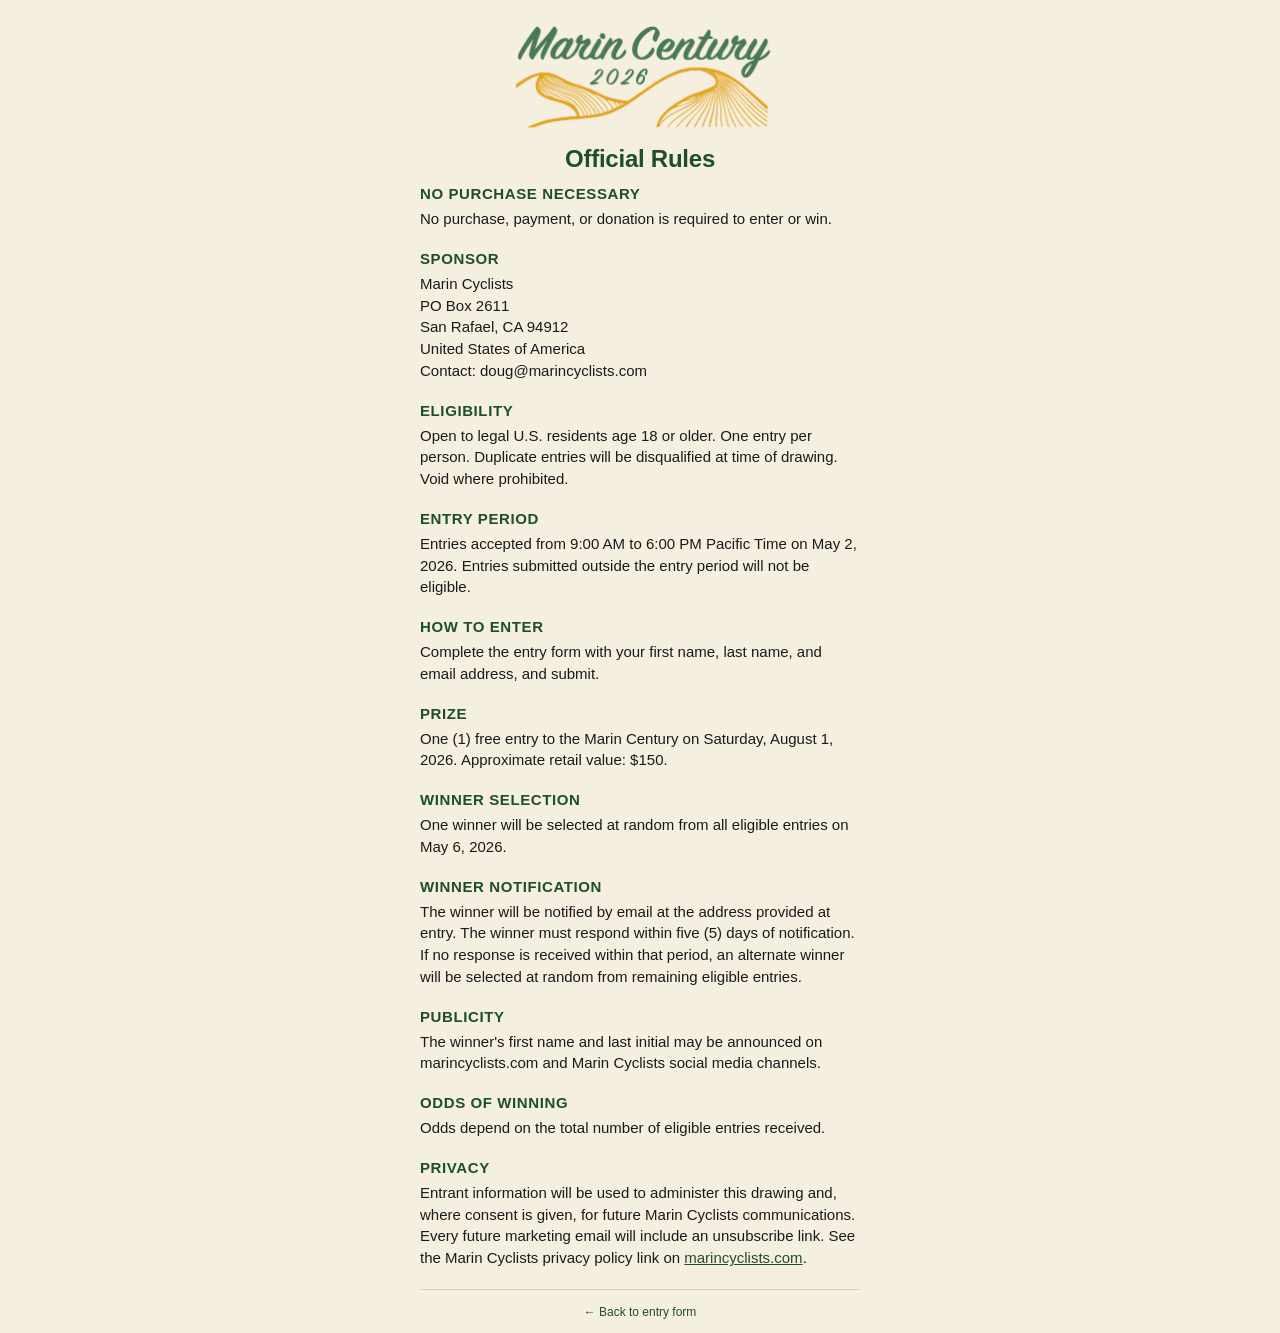
==== rules.html @ c365e414 "add rules" ====
<!DOCTYPE html>
<html lang="en">
<head>
<meta charset="UTF-8" />
<meta name="viewport" content="width=device-width, initial-scale=1" />
<meta name="theme-color" content="#1f4e2c" />
<title>Official Rules — Marin Century 2026 Raffle</title>
<link rel="stylesheet" href="styles.css" />
</head>
<body>
<main class="card rules-page">
  <header class="hero">
    <img src="assets/logo.png" alt="Marin Century 2026" class="logo" />
    <h1>Official Rules</h1>
  </header>

  <section class="rules">
    <h3>No Purchase Necessary</h3>
    <p>No purchase, payment, or donation is required to enter or win.</p>

    <h3>Sponsor</h3>
    <p>
      Marin Cyclists<br />
      PO Box 2611<br />
      San Rafael, CA 94912<br />
      United States of America<br />
      Contact: doug@marincyclists.com
    </p>

    <h3>Eligibility</h3>
    <p>Open to legal U.S. residents age 18 or older. One entry per person. Duplicate entries will be disqualified at time of drawing. Void where prohibited.</p>

    <h3>Entry Period</h3>
    <p>Entries accepted from 9:00 AM to 6:00 PM Pacific Time on May 2, 2026. Entries submitted outside the entry period will not be eligible.</p>

    <h3>How to Enter</h3>
    <p>Complete the entry form with your first name, last name, and email address, and submit.</p>

    <h3>Prize</h3>
    <p>One (1) free entry to the Marin Century on Saturday, August 1, 2026. Approximate retail value: $150.</p>

    <h3>Winner Selection</h3>
    <p>One winner will be selected at random from all eligible entries on May 6, 2026.</p>

    <h3>Winner Notification</h3>
    <p>The winner will be notified by email at the address provided at entry. The winner must respond within five (5) days of notification. If no response is received within that period, an alternate winner will be selected at random from remaining eligible entries.</p>

    <h3>Publicity</h3>
    <p>The winner's first name and last initial may be announced on marincyclists.com and Marin Cyclists social media channels.</p>

    <h3>Odds of Winning</h3>
    <p>Odds depend on the total number of eligible entries received.</p>

    <h3>Privacy</h3>
    <p>Entrant information will be used to administer this drawing and, where consent is given, for future Marin Cyclists communications. Every future marketing email will include an unsubscribe link. See the Marin Cyclists privacy policy link on <a href="https://marincyclists.com" target="_blank" rel="noopener">marincyclists.com</a>.</p>
  </section>

  <footer class="legal-footer">
    <a href="index.html">← Back to entry form</a>
  </footer>
</main>
</body>
</html>
---- styles.css ----
/* Marin Century palette, compacted to fit one phone screen */
:root {
  --mc-green: #1f4e2c;
  --mc-green-dark: #163620;
  --mc-gold: #d9a43a;
  --mc-cream: #f5efe0;
  --mc-ink: #1a1a1a;
  --mc-muted: #6b6b6b;
  --mc-error: #b3261e;
  --mc-border: #d8d1bd;
}

* { box-sizing: border-box; }

html, body {
  margin: 0;
  padding: 0;
  background: var(--mc-cream);
  color: var(--mc-ink);
  font-family: -apple-system, BlinkMacSystemFont, "Segoe UI", Roboto, "Helvetica Neue", sans-serif;
  font-size: 16px;
  line-height: 1.4;
  -webkit-font-smoothing: antialiased;
  min-height: 100vh;
}

.card {
  max-width: 480px;
  margin: 0 auto;
  padding: 14px 20px 12px;
}

.hero {
  text-align: center;
  margin-bottom: 12px;
}

.logo {
  display: block;
  width: 280px;
  max-width: 90%;
  height: auto;
  margin: 0 auto 6px;
}

h1 {
  font-size: 26px;
  line-height: 1.05;
  color: var(--mc-green);
  margin: 0;
  font-weight: 800;
  letter-spacing: -0.01em;
  text-transform: uppercase;
}

form {
  display: flex;
  flex-direction: column;
  gap: 10px;
}

label {
  display: flex;
  flex-direction: column;
  font-size: 13px;
  font-weight: 600;
  color: var(--mc-green-dark);
  gap: 3px;
}

input[type="text"],
input[type="email"] {
  font-size: 16px; /* 16px+ prevents iOS zoom on focus */
  padding: 9px 12px;
  border: 1.5px solid var(--mc-border);
  border-radius: 8px;
  background: #fff;
  color: var(--mc-ink);
  font-family: inherit;
  transition: border-color 0.15s;
}

input:focus {
  outline: none;
  border-color: var(--mc-green);
  box-shadow: 0 0 0 3px rgba(31, 78, 44, 0.15);
}

.radio-group {
  border: none;
  padding: 0;
  margin: 2px 0 0;
  background: transparent;
}

.radio-group legend {
  font-size: 13px;
  font-weight: 600;
  color: var(--mc-green-dark);
  padding: 0;
  margin-bottom: 6px;
}

/* Side-by-side Yes / No */
.radio-row {
  display: flex;
  gap: 28px;
  padding: 4px 0 2px;
}

.radio {
  flex-direction: row;
  align-items: center;
  gap: 8px;
  font-weight: 500;
  font-size: 15px;
  margin: 0;
  cursor: pointer;
}

.radio input {
  width: 18px;
  height: 18px;
  accent-color: var(--mc-green);
  margin: 0;
}

button[type="submit"] {
  background: var(--mc-green);
  color: #fff;
  border: none;
  padding: 13px;
  font-size: 17px;
  font-weight: 700;
  border-radius: 8px;
  cursor: pointer;
  margin-top: 4px;
  font-family: inherit;
  transition: background 0.15s;
}

button[type="submit"]:hover,
button[type="submit"]:focus {
  background: var(--mc-green-dark);
}

button[type="submit"]:disabled {
  background: #9aa59c;
  cursor: not-allowed;
}

.error {
  color: var(--mc-error);
  font-size: 14px;
  margin: 2px 0 0;
  min-height: 1em;
  font-weight: 500;
  text-align: center;
}

.hidden { display: none !important; }

.status {
  text-align: center;
  padding: 20px 10px;
}

.status h2 {
  color: var(--mc-green);
  font-size: 24px;
  margin: 10px 0 6px;
}

.status p {
  margin: 4px 0;
  font-size: 15px;
}

.social-proof {
  margin: 22px 0 18px;
  padding: 16px 14px 14px;
  background: #fff;
  border-radius: 10px;
  border: 1.5px solid var(--mc-border);
}

.stat {
  font-size: 17px;
  font-weight: 700;
  color: var(--mc-green);
  margin: 0 0 2px;
  line-height: 1.25;
}

.stat-sub {
  font-size: 13px;
  color: var(--mc-muted);
  margin: 0 0 10px;
  font-style: italic;
}

.joke {
  font-size: 14px;
  color: var(--mc-ink);
  margin: 8px 0 0;
  padding-top: 10px;
  border-top: 1px dashed var(--mc-border);
  line-height: 1.35;
}

.cta-button {
  display: block;
  background: var(--mc-gold);
  color: var(--mc-green-dark);
  text-decoration: none;
  padding: 14px 16px;
  font-size: 17px;
  font-weight: 700;
  border-radius: 10px;
  text-align: center;
  margin: 4px 0 8px;
  transition: background 0.15s;
}

.cta-button:hover,
.cta-button:focus {
  background: #c89428;
}

/* Legal footer with rules + privacy links */
.legal-footer {
  text-align: center;
  margin-top: 20px;
  padding-top: 14px;
  border-top: 1px solid var(--mc-border);
  font-size: 12px;
  color: var(--mc-muted);
}

.legal-footer a {
  color: var(--mc-green);
  text-decoration: none;
}

.legal-footer a:hover,
.legal-footer a:focus {
  text-decoration: underline;
}

.legal-footer span {
  margin: 0 6px;
}

/* Rules page */
.rules-page h1 {
  font-size: 24px;
  text-transform: none;
}

.rules h3 {
  color: var(--mc-green);
  font-size: 15px;
  margin: 18px 0 4px;
  text-transform: uppercase;
  letter-spacing: 0.04em;
}

.rules h3:first-child {
  margin-top: 0;
}

.rules p {
  margin: 0 0 6px;
  font-size: 15px;
  line-height: 1.45;
}

.rules a {
  color: var(--mc-green);
}

.checkmark {
  width: 60px;
  height: 60px;
  margin: 0 auto;
  background: var(--mc-gold);
  color: #fff;
  border-radius: 50%;
  display: flex;
  align-items: center;
  justify-content: center;
  font-size: 36px;
  font-weight: 700;
}

.spinner {
  width: 38px;
  height: 38px;
  border: 4px solid var(--mc-border);
  border-top-color: var(--mc-green);
  border-radius: 50%;
  margin: 0 auto 10px;
  animation: spin 0.8s linear infinite;
}

@keyframes spin {
  to { transform: rotate(360deg); }
}
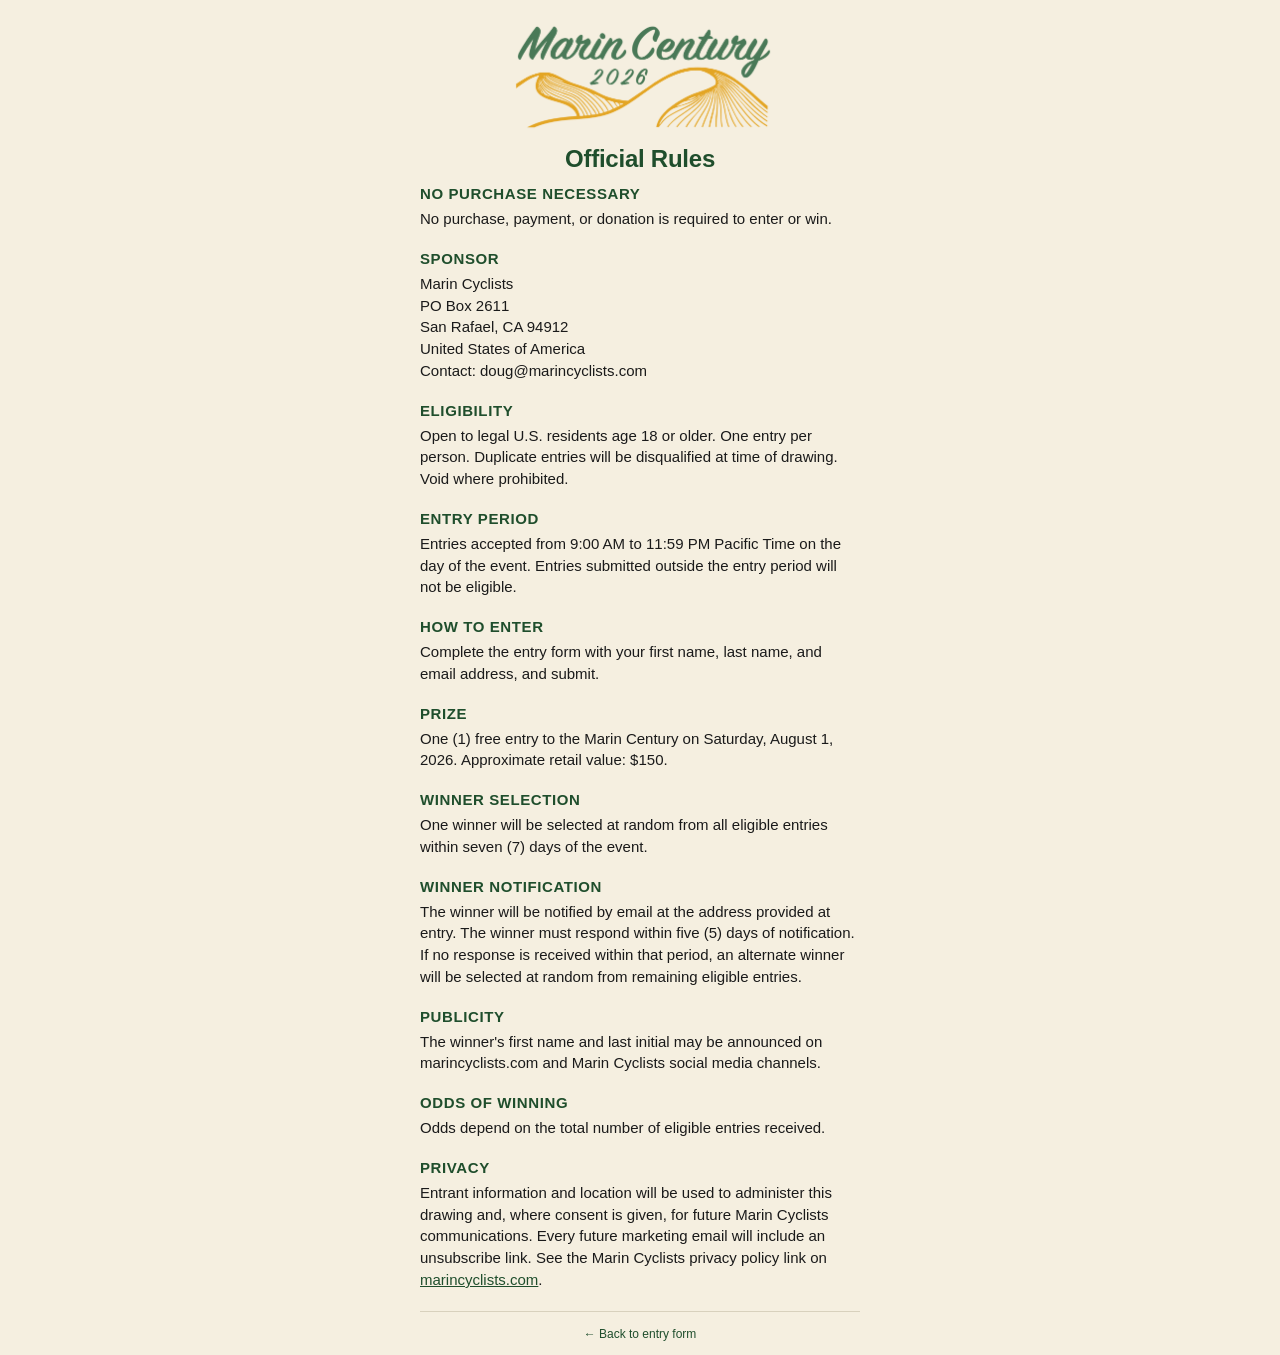
==== commit 616efe20: "Update raffle official rules" ====
--- a/rules.html
+++ b/rules.html
@@ -31,7 +31,7 @@
     <p>Open to legal U.S. residents age 18 or older. One entry per person. Duplicate entries will be disqualified at time of drawing. Void where prohibited.</p>
 
     <h3>Entry Period</h3>
-    <p>Entries accepted from 9:00 AM to 6:00 PM Pacific Time on May 2, 2026. Entries submitted outside the entry period will not be eligible.</p>
+    <p>Entries accepted from 9:00 AM to 11:59 PM Pacific Time on the day of the event. Entries submitted outside the entry period will not be eligible.</p>
 
     <h3>How to Enter</h3>
     <p>Complete the entry form with your first name, last name, and email address, and submit.</p>
@@ -40,7 +40,7 @@
     <p>One (1) free entry to the Marin Century on Saturday, August 1, 2026. Approximate retail value: $150.</p>
 
     <h3>Winner Selection</h3>
-    <p>One winner will be selected at random from all eligible entries on May 6, 2026.</p>
+    <p>One winner will be selected at random from all eligible entries within seven (7) days of the event.</p>
 
     <h3>Winner Notification</h3>
     <p>The winner will be notified by email at the address provided at entry. The winner must respond within five (5) days of notification. If no response is received within that period, an alternate winner will be selected at random from remaining eligible entries.</p>
@@ -52,7 +52,7 @@
     <p>Odds depend on the total number of eligible entries received.</p>
 
     <h3>Privacy</h3>
-    <p>Entrant information will be used to administer this drawing and, where consent is given, for future Marin Cyclists communications. Every future marketing email will include an unsubscribe link. See the Marin Cyclists privacy policy link on <a href="https://marincyclists.com" target="_blank" rel="noopener">marincyclists.com</a>.</p>
+    <p>Entrant information and location will be used to administer this drawing and, where consent is given, for future Marin Cyclists communications. Every future marketing email will include an unsubscribe link. See the Marin Cyclists privacy policy link on <a href="https://marincyclists.com" target="_blank" rel="noopener">marincyclists.com</a>.</p>
   </section>
 
   <footer class="legal-footer">
